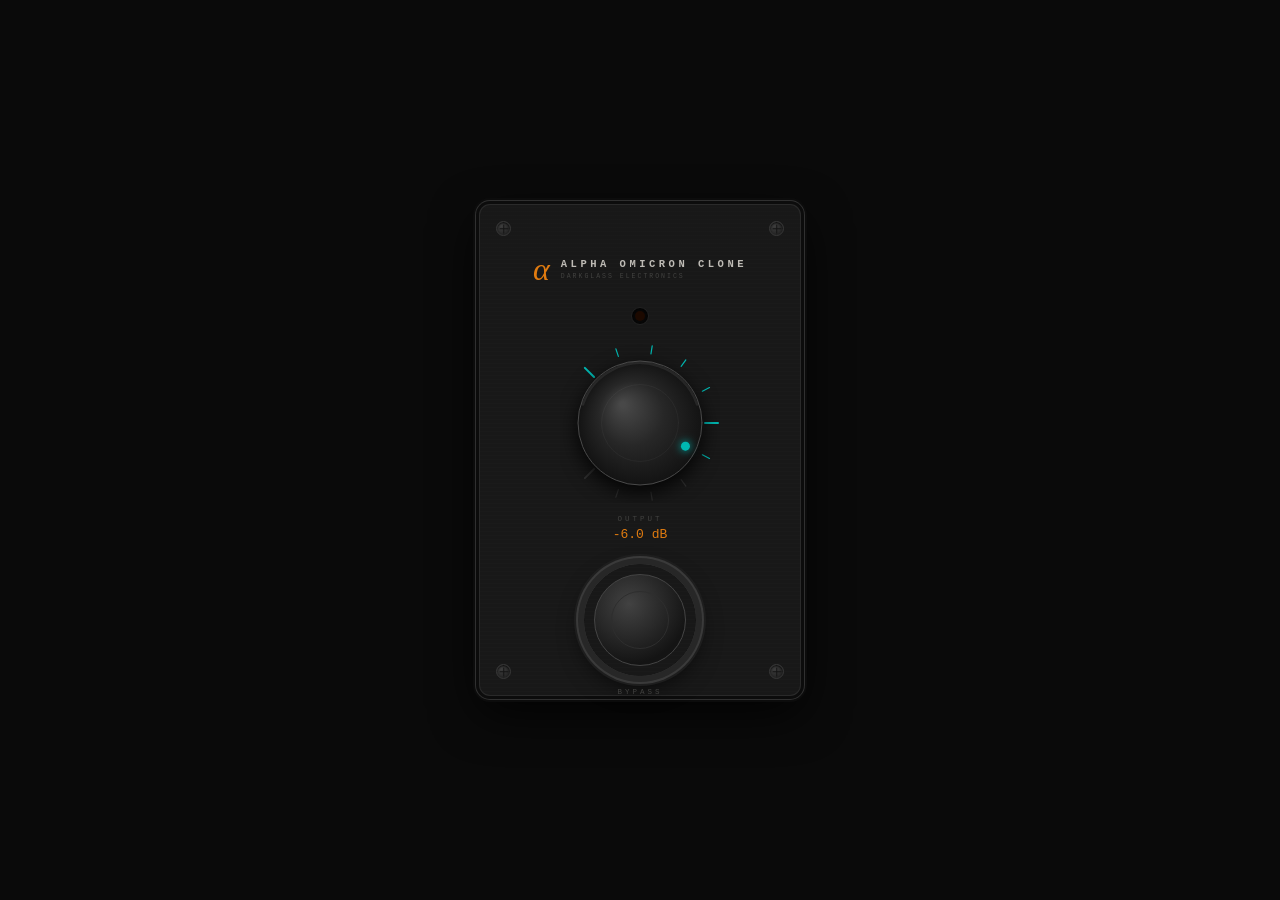
==== src/alpha_omicron_plugin/src/ui/index.html @ 7890aac6 "wit: desenvolver novo UI com html/css/js" ====
<!DOCTYPE html>
<html lang="en">
<head>
    <meta charset="UTF-8">
    <title>Alpha Omicron</title>
    <link rel="stylesheet" href="style.css">
</head>
<body>
<div class="pedal">
    <div class="screw tl"></div>
    <div class="screw tr"></div>
    <div class="screw bl"></div>
    <div class="screw br"></div>

    <header class="brand">
        <span class="alpha">α</span>
        <div class="brand-text">
            <span class="model">ALPHA OMICRON CLONE</span>
            <span class="maker">DARKGLASS ELECTRONICS</span>
        </div>
    </header>

    <div class="led-wrap">
        <div class="led-socket">
            <div class="led" id="led"></div>
        </div>
    </div>

    <div class="knob-wrap" id="knob-wrap">
        <canvas id="knob" width="160" height="160"></canvas>
    </div>

    <div class="value-block">
        <span class="ctrl-name">OUTPUT</span>
        <span class="ctrl-val" id="val">0.0 dB</span>
    </div>

    <div class="stomp-wrap">
        <button class="stomp" id="stomp" aria-label="Bypass" aria-pressed="false">
            <div class="stomp-cap">
                <div class="stomp-ring"></div>
            </div>
        </button>
    </div>

    <span class="stomp-label" id="stomp-label">BYPASS</span>
</div>

<script src="main.js"></script>
</body>
</html>
---- src/alpha_omicron_plugin/src/ui/style.css ----
*, *::before, *::after {
    box-sizing: border-box;
    margin: 0;
    padding: 0;
}

:root {
    --accent:      #e07b10;
    --face:        #181818;
    --edge:        #0c0c0c;
    --border:      #2a2a2a;
    --text:        #bebbb5;
    --muted:       #424240;
    --screw-hi:    #3e3e3e;
    --screw-lo:    #1a1a1a;
    --led-on:      #ff8800;
    --led-off:     #1c0900;
    --stomp-hi:    #424242;
    --stomp-lo:    #141414;
    --font:        'Courier New', 'Lucida Console', monospace;
}

html, body {
    width: 100%;
    height: 100%;
    overflow: hidden;
    background: #0a0a0a;
    display: flex;
    align-items: center;
    justify-content: center;
}

/* ── Enclosure ───────────────────────────────────────────────────────────── */

.pedal {
    width: 320px;
    height: 490px;
    background: var(--face);
    border-radius: 10px;
    position: relative;
    display: flex;
    flex-direction: column;
    align-items: center;
    padding: 48px 20px 32px;
    gap: 0;
    user-select: none;

    /* Layered borders simulate the machined edge of a real enclosure */
    box-shadow:
        0 0 0 1px var(--border),
        0 0 0 4px var(--edge),
        0 0 0 5px #303030,
        0 0 0 7px var(--edge),
        0 16px 48px rgba(0, 0, 0, 0.85);

    /* Horizontal grain texture */
    background-image: repeating-linear-gradient(
        0deg,
        transparent,
        transparent 3px,
        rgba(255, 255, 255, 0.007) 3px,
        rgba(255, 255, 255, 0.007) 4px
    );
}

/* ── Corner screws ───────────────────────────────────────────────────────── */

.screw {
    width: 15px;
    height: 15px;
    border-radius: 50%;
    position: absolute;
    background: radial-gradient(circle at 35% 30%, var(--screw-hi), var(--screw-lo));
    border: 1px solid #383838;
    box-shadow: inset 0 1px 2px rgba(0, 0, 0, 0.8);
}

.screw.tl { top: 16px;  left: 16px;  }
.screw.tr { top: 16px;  right: 16px; }
.screw.bl { bottom: 16px; left: 16px;  }
.screw.br { bottom: 16px; right: 16px; }

/* Phillips head */
.screw::before,
.screw::after {
    content: '';
    position: absolute;
    background: #141414;
    border-radius: 1px;
    left: 50%;
    top: 50%;
    transform: translate(-50%, -50%);
}
.screw::before { width: 1.5px; height: 9px; }
.screw::after  { width: 9px;   height: 1.5px; }

/* ── Brand ───────────────────────────────────────────────────────────────── */

.brand {
    display: flex;
    align-items: center;
    gap: 11px;
    margin-bottom: 22px;
}

.alpha {
    font-family: Georgia, 'Times New Roman', serif;
    font-style: italic;
    font-size: 32px;
    color: var(--accent);
    line-height: 1;
}

.brand-text {
    display: flex;
    flex-direction: column;
    gap: 3px;
}

.model {
    font-family: var(--font);
    font-size: 10.5px;
    font-weight: bold;
    letter-spacing: 3.5px;
    color: var(--text);
}

.maker {
    font-family: var(--font);
    font-size: 6.5px;
    letter-spacing: 2px;
    color: var(--muted);
}

/* ── LED ─────────────────────────────────────────────────────────────────── */

.led-wrap {
    margin-bottom: 18px;
}

.led-socket {
    width: 18px;
    height: 18px;
    border-radius: 50%;
    background: #080808;
    border: 1px solid #222;
    box-shadow: inset 0 1px 4px rgba(0, 0, 0, 0.95);
    display: flex;
    align-items: center;
    justify-content: center;
}

.led {
    width: 10px;
    height: 10px;
    border-radius: 50%;
    background: var(--led-off);
    transition: background 80ms, box-shadow 80ms;
}

.led.on {
    background: var(--led-on);
    box-shadow:
        0 0 5px var(--led-on),
        0 0 12px rgba(255, 136, 0, 0.35);
}

/* ── Knob ────────────────────────────────────────────────────────────────── */

.knob-wrap {
    cursor: ns-resize;
    margin-bottom: 0;
}

/* ── Value labels ────────────────────────────────────────────────────────── */

.value-block {
    display: flex;
    flex-direction: column;
    align-items: center;
    gap: 4px;
    margin-top: 8px;
    margin-bottom: 22px;
}

.ctrl-name {
    font-family: var(--font);
    font-size: 7.5px;
    letter-spacing: 3px;
    color: var(--muted);
}

.ctrl-val {
    font-family: var(--font);
    font-size: 13px;
    color: var(--accent);
    min-width: 72px;
    text-align: center;
}

/* ── Footswitch ──────────────────────────────────────────────────────────── */

.stomp-wrap {
    margin-bottom: 12px;
}

.stomp {
    width: 112px;
    height: 112px;
    border-radius: 50%;
    border: none;
    background: transparent;
    cursor: pointer;
    outline: none;
    padding: 0;
    display: flex;
    align-items: center;
    justify-content: center;

    /* Chrome outer ring: layered box-shadow */
    box-shadow:
        0 0 0 6px #272727,
        0 0 0 8px #3a3a3a,
        0 0 0 10px #1e1e1e,
        0 7px 0 2px #0a0a0a,
        0 10px 24px rgba(0, 0, 0, 0.8);

    transition: box-shadow 55ms, transform 55ms;
}

.stomp:active {
    transform: translateY(5px);
    box-shadow:
        0 0 0 6px #272727,
        0 0 0 8px #3a3a3a,
        0 0 0 10px #1e1e1e,
        0 2px 0 2px #0a0a0a,
        0 3px 10px rgba(0, 0, 0, 0.7);
}

.stomp-cap {
    width: 92px;
    height: 92px;
    border-radius: 50%;
    background: radial-gradient(circle at 38% 32%, var(--stomp-hi), var(--stomp-lo) 72%);
    border: 1px solid #444;
    display: flex;
    align-items: center;
    justify-content: center;
}

.stomp-ring {
    width: 58px;
    height: 58px;
    border-radius: 50%;
    border: 1px solid #2e2e2e;
}

.stomp-label {
    font-family: var(--font);
    font-size: 7.5px;
    letter-spacing: 3px;
    color: var(--muted);
    transition: color 100ms;
}

.stomp-label.on {
    color: var(--accent);
}
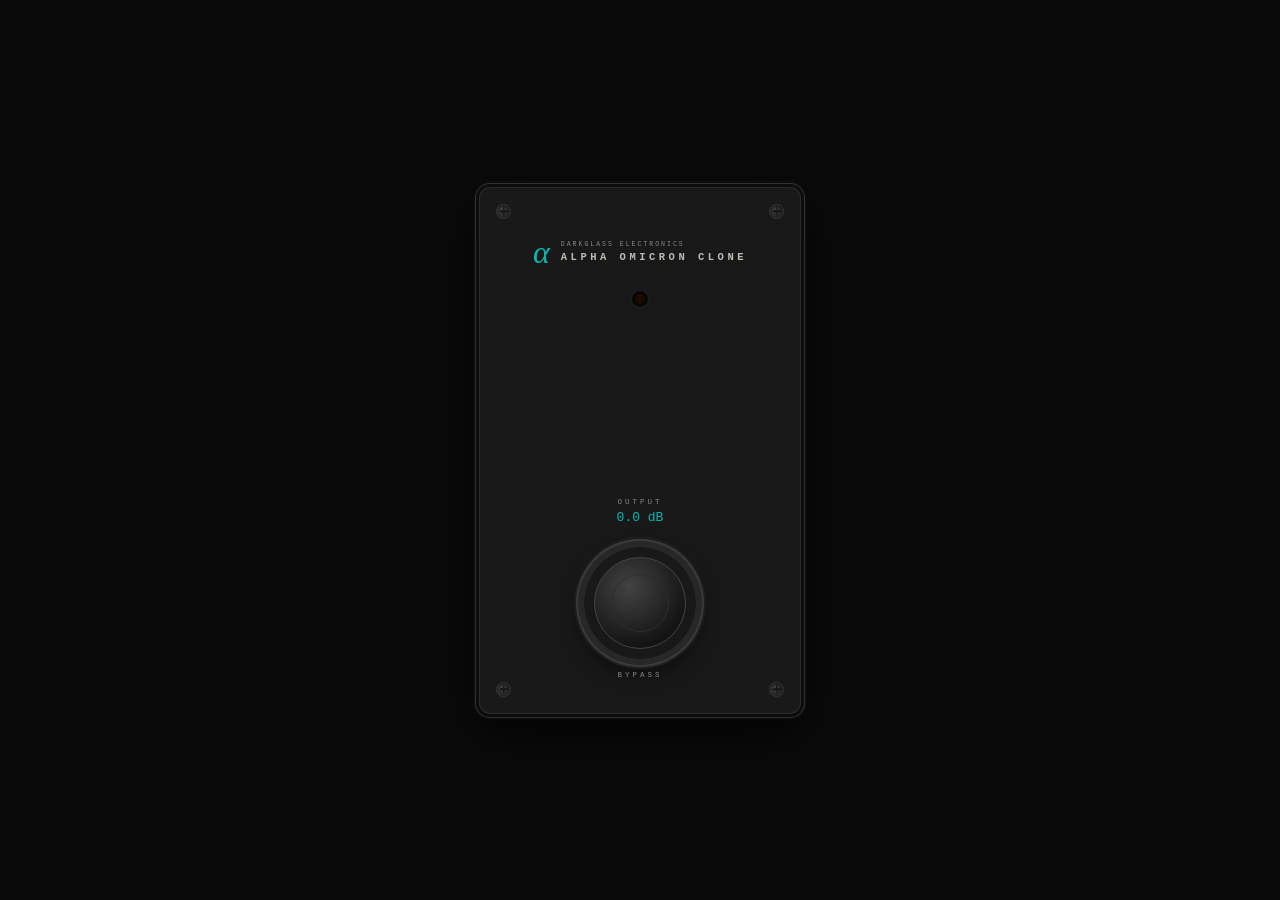
==== commit 06b05845: "fix: corrigir bridge JUCE da UI e afinar layout do pedal" ====
--- a/src/alpha_omicron_plugin/src/ui/index.html
+++ b/src/alpha_omicron_plugin/src/ui/index.html
@@ -6,46 +6,46 @@
     <link rel="stylesheet" href="style.css">
 </head>
 <body>
-<div class="pedal">
-    <div class="screw tl"></div>
-    <div class="screw tr"></div>
-    <div class="screw bl"></div>
-    <div class="screw br"></div>
+    <div class="pedal">
+        <div class="screw tl"></div>
+        <div class="screw tr"></div>
+        <div class="screw bl"></div>
+        <div class="screw br"></div>
 
-    <header class="brand">
-        <span class="alpha">α</span>
-        <div class="brand-text">
-            <span class="model">ALPHA OMICRON CLONE</span>
-            <span class="maker">DARKGLASS ELECTRONICS</span>
+        <header class="brand">
+            <span class="alpha">&#945;</span>
+            <div class="brand-text">
+                <span class="maker">DARKGLASS ELECTRONICS</span>
+                <span class="model">ALPHA OMICRON CLONE</span>
+            </div>
+        </header>
+
+        <div class="led-wrap">
+            <div class="led-socket">
+                <div class="led" id="led"></div>
+            </div>
         </div>
-    </header>
 
-    <div class="led-wrap">
-        <div class="led-socket">
-            <div class="led" id="led"></div>
+        <div class="knob-wrap" id="knob-wrap">
+            <canvas id="knob" width="160" height="160"></canvas>
         </div>
+
+        <div class="value-block">
+            <span class="ctrl-name">OUTPUT</span>
+            <span class="ctrl-val" id="val">0.0 dB</span>
+        </div>
+
+        <div class="stomp-wrap">
+            <button class="stomp" id="stomp" aria-label="Bypass" aria-pressed="false">
+                <div class="stomp-cap">
+                    <div class="stomp-ring"></div>
+                </div>
+            </button>
+        </div>
+
+        <span class="stomp-label" id="stomp-label">BYPASS</span>
     </div>
 
-    <div class="knob-wrap" id="knob-wrap">
-        <canvas id="knob" width="160" height="160"></canvas>
-    </div>
-
-    <div class="value-block">
-        <span class="ctrl-name">OUTPUT</span>
-        <span class="ctrl-val" id="val">0.0 dB</span>
-    </div>
-
-    <div class="stomp-wrap">
-        <button class="stomp" id="stomp" aria-label="Bypass" aria-pressed="false">
-            <div class="stomp-cap">
-                <div class="stomp-ring"></div>
-            </div>
-        </button>
-    </div>
-
-    <span class="stomp-label" id="stomp-label">BYPASS</span>
-</div>
-
-<script src="main.js"></script>
+    <script type="module" src="main.js"></script>
 </body>
-</html>+</html>
--- a/src/alpha_omicron_plugin/src/ui/style.css
+++ b/src/alpha_omicron_plugin/src/ui/style.css
@@ -5,15 +5,15 @@
 }
 
 :root {
-    --accent:      #e07b10;
+    --accent:      #00b8b2;
     --face:        #181818;
     --edge:        #0c0c0c;
     --border:      #2a2a2a;
     --text:        #bebbb5;
-    --muted:       #424240;
+    --muted:       #8a8780;
     --screw-hi:    #3e3e3e;
     --screw-lo:    #1a1a1a;
-    --led-on:      #ff8800;
+    --led-on:      #00d4cc;
     --led-off:     #1c0900;
     --stomp-hi:    #424242;
     --stomp-lo:    #141414;
@@ -34,14 +34,14 @@
 
 .pedal {
     width: 320px;
-    height: 490px;
+    height: 525px;
     background: var(--face);
     border-radius: 10px;
     position: relative;
     display: flex;
     flex-direction: column;
     align-items: center;
-    padding: 48px 20px 32px;
+    padding: 48px 20px 36px;
     gap: 0;
     user-select: none;
 
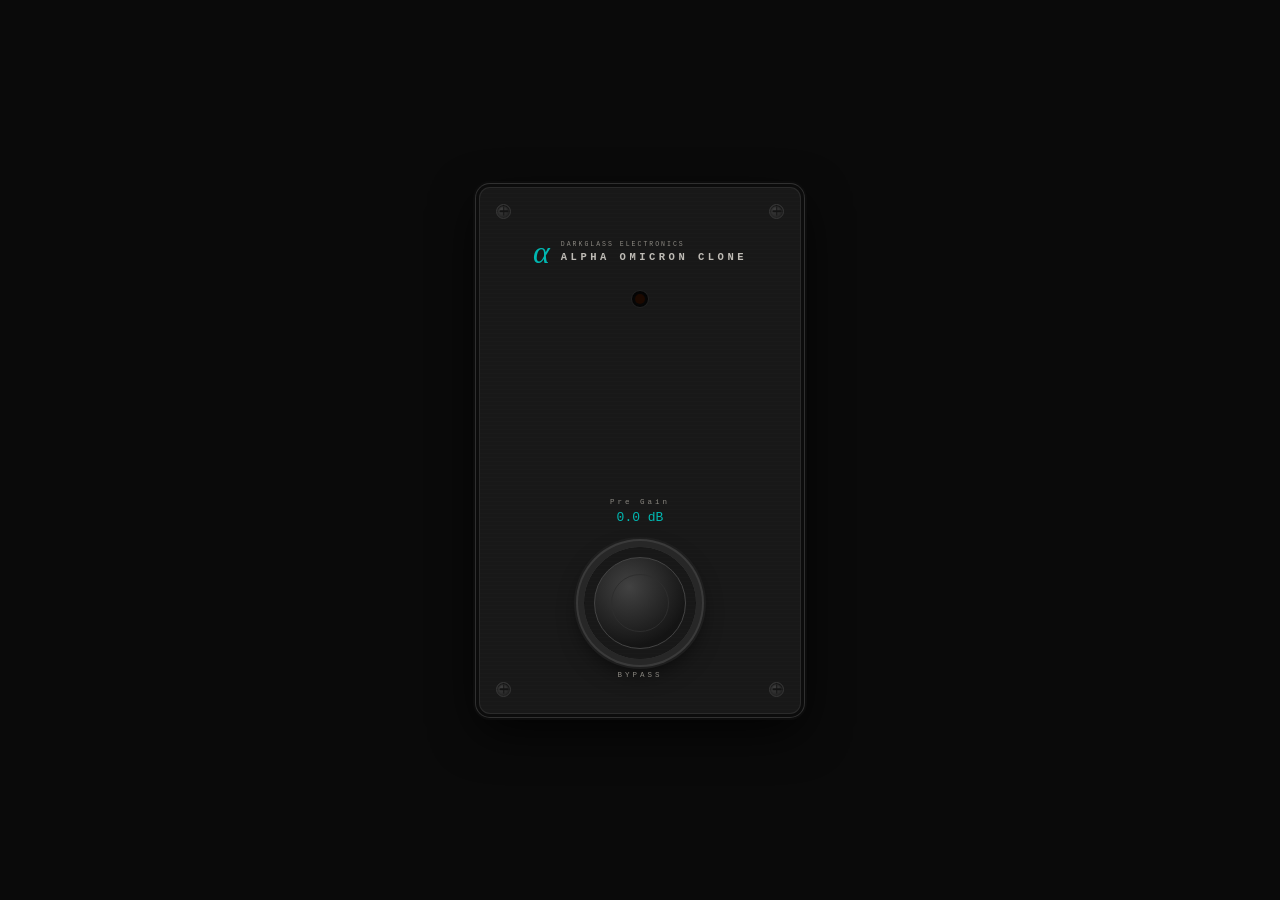
==== commit 94a50133: "fix: mudar label do knob do plugin de OUTPUT para Pre Gain" ====
--- a/src/alpha_omicron_plugin/src/ui/index.html
+++ b/src/alpha_omicron_plugin/src/ui/index.html
@@ -31,7 +31,7 @@
         </div>
 
         <div class="value-block">
-            <span class="ctrl-name">OUTPUT</span>
+            <span class="ctrl-name">Pre Gain</span>
             <span class="ctrl-val" id="val">0.0 dB</span>
         </div>
 
